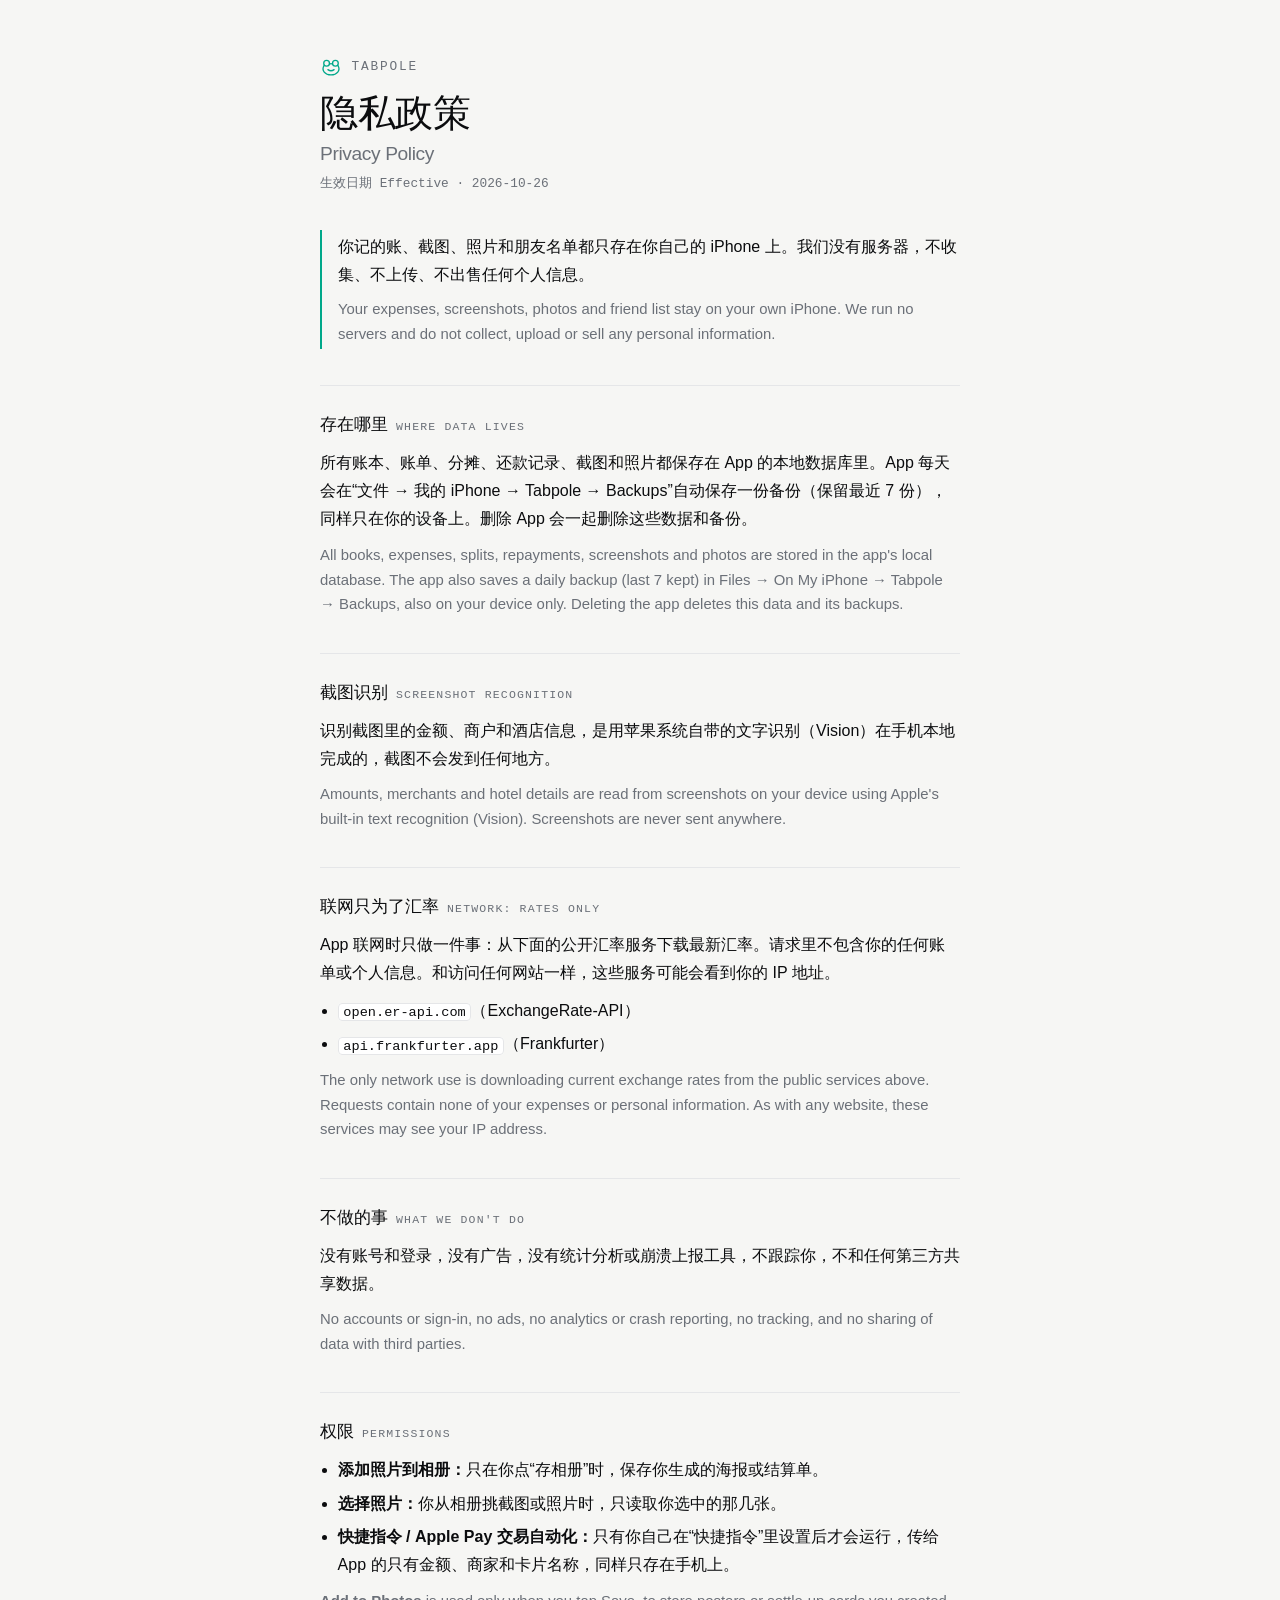
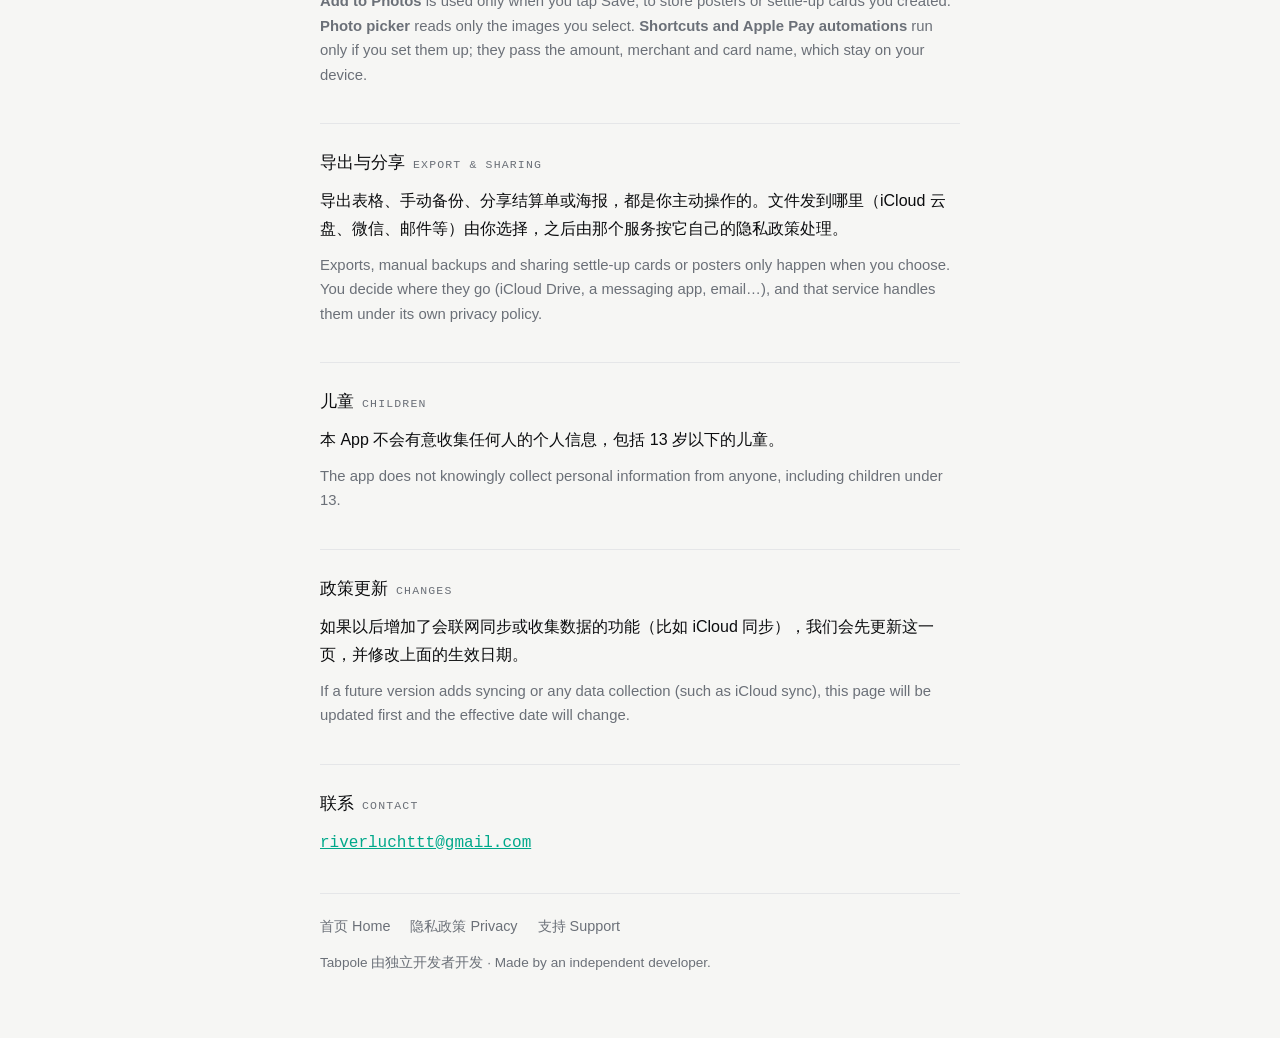
==== privacy/index.html @ 7b39a255 "Tabpole site: home, privacy policy, support Co-Authored-By: Claude Opus 5.5 <noreply@anthropic.com> " ====
<!doctype html>
<html lang="zh-Hans">
<head>
<meta charset="utf-8">
<meta name="viewport" content="width=device-width,initial-scale=1,viewport-fit=cover">
<title>Tabpole 隐私政策 · Privacy Policy</title>
<link rel="stylesheet" href="../style.css">
</head>
<body>
<div class="wrap">
<header>
<a class="brand" href="../"><svg viewBox="0 0 100 100" fill="none" stroke="var(--accent)" stroke-width="6" stroke-linecap="round" aria-hidden="true"><circle cx="30" cy="33" r="13"/><circle cx="70" cy="33" r="13"/><path d="M19 42 C4 66 24 86 50 86 C76 86 96 66 81 42"/><path d="M43 37 Q50 33 57 37"/><path d="M36 62 Q50 72 64 62"/></svg>Tabpole</a>
<h1>隐私政策<span>Privacy Policy</span></h1>
<p class="meta">生效日期 Effective · 2026-10-26</p>
</header>
<div class="summary">
<p>你记的账、截图、照片和朋友名单都只存在你自己的 iPhone 上。我们没有服务器，不收集、不上传、不出售任何个人信息。</p>
<p class="en">Your expenses, screenshots, photos and friend list stay on your own iPhone. We run no servers and do not collect, upload or sell any personal information.</p>
</div>
<section>
<h2>存在哪里<small>Where data lives</small></h2>
<p>所有账本、账单、分摊、还款记录、截图和照片都保存在 App 的本地数据库里。App 每天会在“文件 → 我的 iPhone → Tabpole → Backups”自动保存一份备份（保留最近 7 份），同样只在你的设备上。删除 App 会一起删除这些数据和备份。</p>
<p class="en">All books, expenses, splits, repayments, screenshots and photos are stored in the app's local database. The app also saves a daily backup (last 7 kept) in Files → On My iPhone → Tabpole → Backups, also on your device only. Deleting the app deletes this data and its backups.</p>
</section>
<section>
<h2>截图识别<small>Screenshot recognition</small></h2>
<p>识别截图里的金额、商户和酒店信息，是用苹果系统自带的文字识别（Vision）在手机本地完成的，截图不会发到任何地方。</p>
<p class="en">Amounts, merchants and hotel details are read from screenshots on your device using Apple's built-in text recognition (Vision). Screenshots are never sent anywhere.</p>
</section>
<section>
<h2>联网只为了汇率<small>Network: rates only</small></h2>
<p>App 联网时只做一件事：从下面的公开汇率服务下载最新汇率。请求里不包含你的任何账单或个人信息。和访问任何网站一样，这些服务可能会看到你的 IP 地址。</p>
<ul>
<li><code>open.er-api.com</code>（ExchangeRate-API）</li>
<li><code>api.frankfurter.app</code>（Frankfurter）</li>
</ul>
<p class="en">The only network use is downloading current exchange rates from the public services above. Requests contain none of your expenses or personal information. As with any website, these services may see your IP address.</p>
</section>
<section>
<h2>不做的事<small>What we don't do</small></h2>
<p>没有账号和登录，没有广告，没有统计分析或崩溃上报工具，不跟踪你，不和任何第三方共享数据。</p>
<p class="en">No accounts or sign-in, no ads, no analytics or crash reporting, no tracking, and no sharing of data with third parties.</p>
</section>
<section>
<h2>权限<small>Permissions</small></h2>
<ul>
<li><strong>添加照片到相册：</strong>只在你点“存相册”时，保存你生成的海报或结算单。</li>
<li><strong>选择照片：</strong>你从相册挑截图或照片时，只读取你选中的那几张。</li>
<li><strong>快捷指令 / Apple Pay 交易自动化：</strong>只有你自己在“快捷指令”里设置后才会运行，传给 App 的只有金额、商家和卡片名称，同样只存在手机上。</li>
</ul>
<p class="en"><strong>Add to Photos</strong> is used only when you tap Save, to store posters or settle-up cards you created. <strong>Photo picker</strong> reads only the images you select. <strong>Shortcuts and Apple Pay automations</strong> run only if you set them up; they pass the amount, merchant and card name, which stay on your device.</p>
</section>
<section>
<h2>导出与分享<small>Export &amp; sharing</small></h2>
<p>导出表格、手动备份、分享结算单或海报，都是你主动操作的。文件发到哪里（iCloud 云盘、微信、邮件等）由你选择，之后由那个服务按它自己的隐私政策处理。</p>
<p class="en">Exports, manual backups and sharing settle-up cards or posters only happen when you choose. You decide where they go (iCloud Drive, a messaging app, email…), and that service handles them under its own privacy policy.</p>
</section>
<section>
<h2>儿童<small>Children</small></h2>
<p>本 App 不会有意收集任何人的个人信息，包括 13 岁以下的儿童。</p>
<p class="en">The app does not knowingly collect personal information from anyone, including children under 13.</p>
</section>
<section>
<h2>政策更新<small>Changes</small></h2>
<p>如果以后增加了会联网同步或收集数据的功能（比如 iCloud 同步），我们会先更新这一页，并修改上面的生效日期。</p>
<p class="en">If a future version adds syncing or any data collection (such as iCloud sync), this page will be updated first and the effective date will change.</p>
</section>
<section>
<h2>联系<small>Contact</small></h2>
<p><a class="email" href="mailto:riverluchttt@gmail.com?subject=Tabpole">riverluchttt@gmail.com</a></p>
</section>
<footer>
<nav><a href="../">首页 Home</a><a href="../privacy/">隐私政策 Privacy</a><a href="../support/">支持 Support</a></nav>
<span>Tabpole 由独立开发者开发 · Made by an independent developer.</span>
</footer>
</div>
</body>
</html>
---- style.css ----
:root{--bg:#F6F6F4;--surface:#FFF;--fg:#0B0C0E;--muted:#6B7078;--line:#E5E6E8;--accent:#00A88A;color-scheme:light}
@media (prefers-color-scheme:dark){:root{--bg:#050607;--surface:#0C0E11;--fg:#F2F4F6;--muted:#7D838C;--line:#1C1F24;--accent:#3BF5C8;color-scheme:dark}}
*{box-sizing:border-box}
body{margin:0;background:var(--bg);color:var(--fg);font:16px/1.75 -apple-system,BlinkMacSystemFont,"PingFang SC","Hiragino Sans","Apple SD Gothic Neo","Helvetica Neue",sans-serif;-webkit-text-size-adjust:100%}
.wrap{max-width:42rem;margin:0 auto;padding:3.5rem max(16px,env(safe-area-inset-right)) 4rem max(16px,env(safe-area-inset-left));display:flex;flex-direction:column;gap:2.25rem}
a{color:var(--accent)}
.brand{display:flex;align-items:center;gap:.6rem;font:500 .8rem/1 ui-monospace,"SF Mono",Menlo,monospace;letter-spacing:.14em;text-transform:uppercase;color:var(--muted);text-decoration:none}
.brand svg{width:22px;height:22px}
h1{font-size:clamp(1.8rem,6vw,2.4rem);font-weight:500;line-height:1.2;margin:.75rem 0 0;letter-spacing:-.01em}
h1 span{display:block;font-size:.5em;color:var(--muted);margin-top:.4rem}
.meta{margin:.5rem 0 0;color:var(--muted);font:.8rem/1.6 ui-monospace,"SF Mono",Menlo,monospace}
.summary{border-left:2px solid var(--accent);padding:.2rem 0 .2rem 1rem;display:flex;flex-direction:column;gap:.5rem}
.summary p,section p{margin:0}
section{display:flex;flex-direction:column;gap:.6rem;border-top:.5px solid var(--line);padding-top:1.5rem}
h2{font-size:1.05rem;font-weight:500;margin:0}
h2 small{font:400 .72rem/1 ui-monospace,"SF Mono",Menlo,monospace;letter-spacing:.1em;text-transform:uppercase;color:var(--muted);margin-left:.5rem}
.en{color:var(--muted);font-size:.93rem;line-height:1.65}
ul{margin:0;padding-left:1.1rem;display:flex;flex-direction:column;gap:.35rem}
code{font:.85em ui-monospace,"SF Mono",Menlo,monospace;background:var(--surface);border:.5px solid var(--line);border-radius:4px;padding:.05em .35em}
.btn{display:inline-block;font-size:.95rem;color:var(--bg);background:var(--fg);border-radius:999px;padding:.55rem 1.2rem;text-decoration:none}
.email{font-family:ui-monospace,"SF Mono",Menlo,monospace;word-break:break-all}
nav{display:flex;gap:1.25rem;font-size:.9rem}
nav a{color:var(--muted);text-decoration:none}
nav a:hover{color:var(--fg)}
footer{color:var(--muted);font-size:.85rem;border-top:.5px solid var(--line);padding-top:1.25rem;display:flex;flex-direction:column;gap:.75rem}
.tag{font-size:clamp(2.2rem,9vw,3.4rem);font-weight:500;line-height:1.1;letter-spacing:-.02em;margin:1.5rem 0 0}
.tag span{color:var(--accent)}
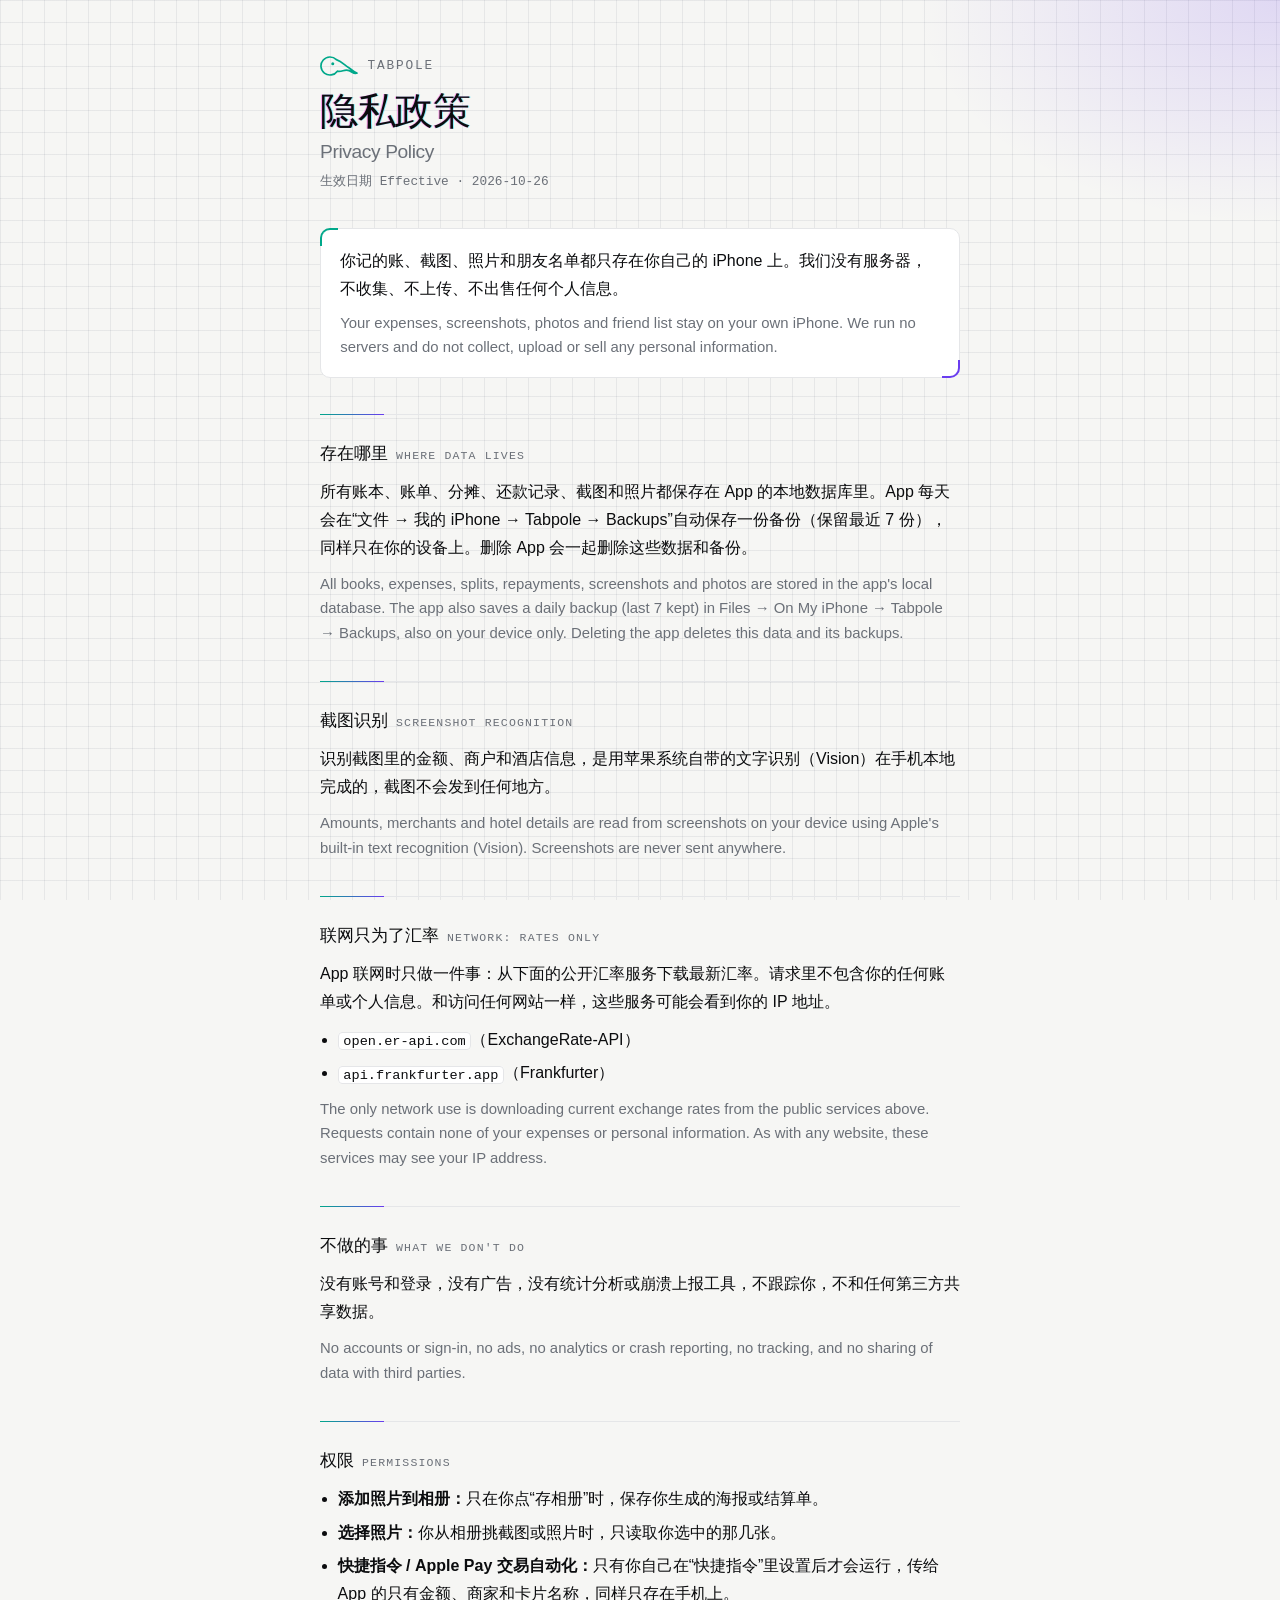
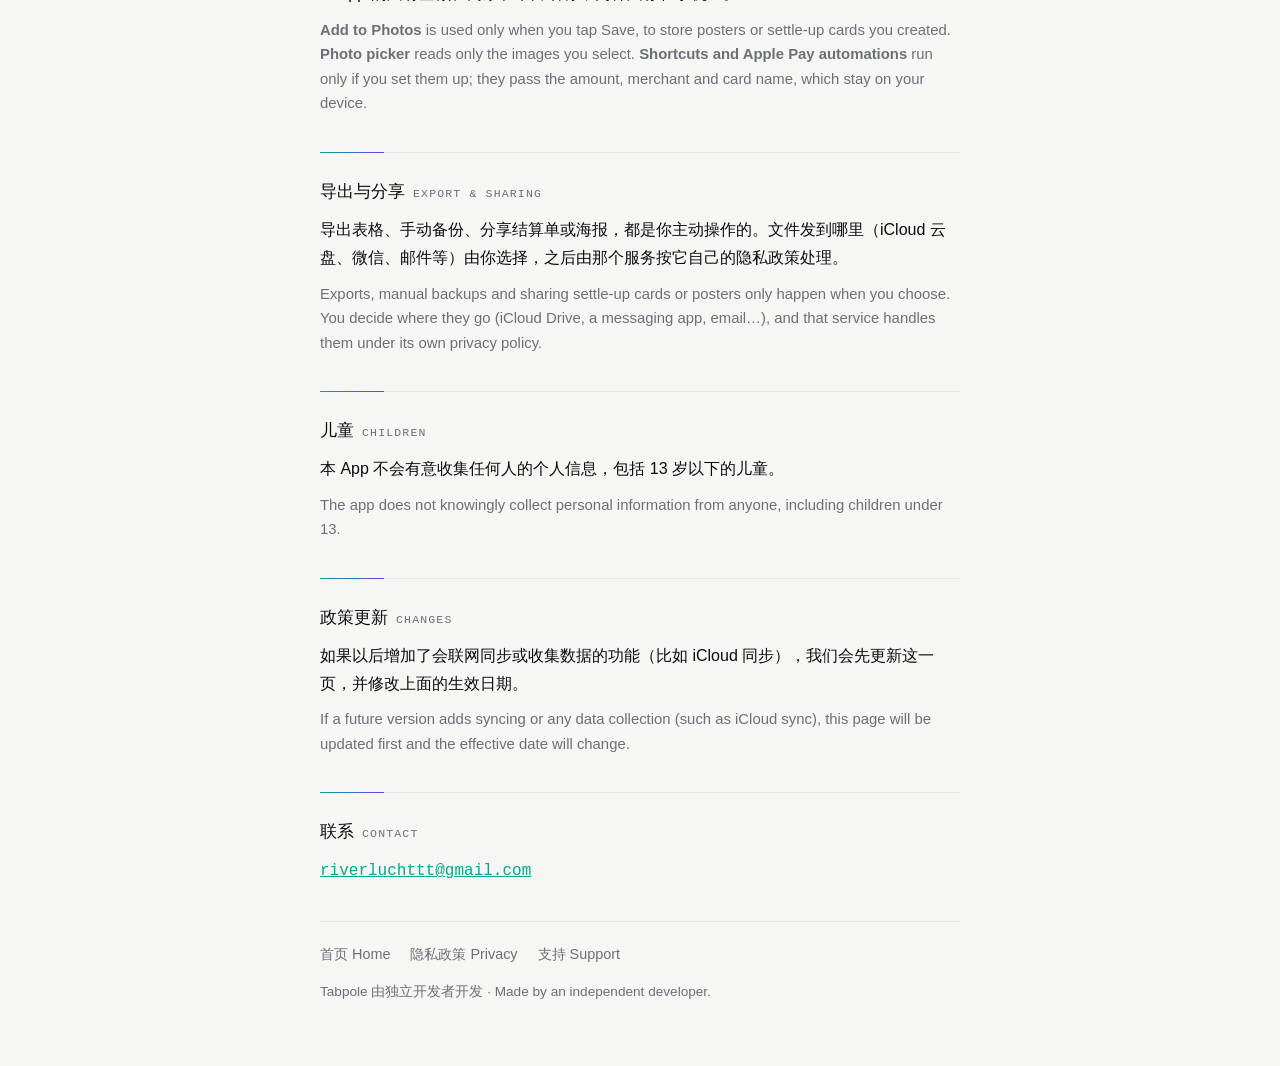
==== commit fc2c0991: "New look: notebook grid, mint-violet accent, tadpole logo Co-Authored-By: Claude Opus 5.5 <noreply@a" ====
--- a/privacy/index.html
+++ b/privacy/index.html
@@ -9,7 +9,7 @@
 <body>
 <div class="wrap">
 <header>
-<a class="brand" href="../"><svg viewBox="0 0 100 100" fill="none" stroke="var(--accent)" stroke-width="6" stroke-linecap="round" aria-hidden="true"><circle cx="30" cy="33" r="13"/><circle cx="70" cy="33" r="13"/><path d="M19 42 C4 66 24 86 50 86 C76 86 96 66 81 42"/><path d="M43 37 Q50 33 57 37"/><path d="M36 62 Q50 72 64 62"/></svg>Tabpole</a>
+<a class="brand" href="../"><svg viewBox="200 270 760 400" fill="none" stroke="var(--accent)" stroke-width="34" stroke-linejoin="round" aria-hidden="true"><path d="M 527 343 A 180 180 0 1 0 547 573 C 640 600, 690 520, 785 562 C 845 590, 885 640, 940 612 C 880 600, 835 540, 770 500 C 690 452, 640 380, 527 343 Z"/><circle cx="455" cy="425" r="30" fill="var(--accent)" stroke="none"/></svg>Tabpole</a>
 <h1>隐私政策<span>Privacy Policy</span></h1>
 <p class="meta">生效日期 Effective · 2026-10-26</p>
 </header>
--- a/style.css
+++ b/style.css
@@ -1,15 +1,18 @@
-:root{--bg:#F6F6F4;--surface:#FFF;--fg:#0B0C0E;--muted:#6B7078;--line:#E5E6E8;--accent:#00A88A;color-scheme:light}
-@media (prefers-color-scheme:dark){:root{--bg:#050607;--surface:#0C0E11;--fg:#F2F4F6;--muted:#7D838C;--line:#1C1F24;--accent:#3BF5C8;color-scheme:dark}}
+:root{--bg:#F6F6F4;--surface:#FFF;--fg:#0B0C0E;--muted:#6B7078;--line:#E5E6E8;--accent:#00A88A;--accent2:#6A3DF0;--grid:rgba(20,30,60,.07);--onaccent:#FFF;color-scheme:light}
+@media (prefers-color-scheme:dark){:root{--bg:#050607;--surface:#0C0E11;--fg:#F2F4F6;--muted:#7D838C;--line:#1C1F24;--accent:#3BF5C8;--accent2:#8A5CFF;--grid:rgba(255,255,255,.05);--onaccent:#07070D;color-scheme:dark}}
 *{box-sizing:border-box}
-body{margin:0;background:var(--bg);color:var(--fg);font:16px/1.75 -apple-system,BlinkMacSystemFont,"PingFang SC","Hiragino Sans","Apple SD Gothic Neo","Helvetica Neue",sans-serif;-webkit-text-size-adjust:100%}
+body{margin:0;background:radial-gradient(520px 320px at 100% 0,color-mix(in srgb,var(--accent2) 16%,transparent),transparent 70%),linear-gradient(var(--grid) 1px,transparent 1px) 0 0/22px 22px,linear-gradient(90deg,var(--grid) 1px,transparent 1px) 0 0/22px 22px,var(--bg);background-attachment:fixed;color:var(--fg);font:16px/1.75 -apple-system,BlinkMacSystemFont,"PingFang SC","Hiragino Sans","Apple SD Gothic Neo","Helvetica Neue",sans-serif;-webkit-text-size-adjust:100%}
 .wrap{max-width:42rem;margin:0 auto;padding:3.5rem max(16px,env(safe-area-inset-right)) 4rem max(16px,env(safe-area-inset-left));display:flex;flex-direction:column;gap:2.25rem}
 a{color:var(--accent)}
 .brand{display:flex;align-items:center;gap:.6rem;font:500 .8rem/1 ui-monospace,"SF Mono",Menlo,monospace;letter-spacing:.14em;text-transform:uppercase;color:var(--muted);text-decoration:none}
-.brand svg{width:22px;height:22px}
-h1{font-size:clamp(1.8rem,6vw,2.4rem);font-weight:500;line-height:1.2;margin:.75rem 0 0;letter-spacing:-.01em}
+.brand svg{width:38px;height:20px}
+h1{font-size:clamp(1.8rem,6vw,2.4rem);font-weight:500;line-height:1.2;margin:.75rem 0 0;letter-spacing:-.01em;text-shadow:-1px 0 rgba(255,43,214,.45),1px 0 rgba(0,229,255,.45)}
 h1 span{display:block;font-size:.5em;color:var(--muted);margin-top:.4rem}
 .meta{margin:.5rem 0 0;color:var(--muted);font:.8rem/1.6 ui-monospace,"SF Mono",Menlo,monospace}
-.summary{border-left:2px solid var(--accent);padding:.2rem 0 .2rem 1rem;display:flex;flex-direction:column;gap:.5rem}
+.summary{position:relative;background:var(--surface);border:.5px solid var(--line);border-radius:10px;padding:1.1rem 1.2rem;display:flex;flex-direction:column;gap:.5rem}
+.summary:before,.summary:after{content:"";position:absolute;width:16px;height:16px}
+.summary:before{left:-1px;top:-1px;border-left:2px solid var(--accent);border-top:2px solid var(--accent);border-top-left-radius:10px}
+.summary:after{right:-1px;bottom:-1px;border-right:2px solid var(--accent2);border-bottom:2px solid var(--accent2);border-bottom-right-radius:10px}
 .summary p,section p{margin:0}
 section{display:flex;flex-direction:column;gap:.6rem;border-top:.5px solid var(--line);padding-top:1.5rem}
 h2{font-size:1.05rem;font-weight:500;margin:0}
@@ -17,11 +20,15 @@
 .en{color:var(--muted);font-size:.93rem;line-height:1.65}
 ul{margin:0;padding-left:1.1rem;display:flex;flex-direction:column;gap:.35rem}
 code{font:.85em ui-monospace,"SF Mono",Menlo,monospace;background:var(--surface);border:.5px solid var(--line);border-radius:4px;padding:.05em .35em}
-.btn{display:inline-block;font-size:.95rem;color:var(--bg);background:var(--fg);border-radius:999px;padding:.55rem 1.2rem;text-decoration:none}
+.btn{display:inline-block;font-size:.95rem;font-weight:600;color:var(--onaccent);background:linear-gradient(90deg,var(--accent),var(--accent2));border-radius:8px;padding:.6rem 1.2rem;text-decoration:none;box-shadow:-2px 0 0 rgba(255,43,214,.55),2px 0 0 rgba(0,229,255,.55)}
 .email{font-family:ui-monospace,"SF Mono",Menlo,monospace;word-break:break-all}
 nav{display:flex;gap:1.25rem;font-size:.9rem}
 nav a{color:var(--muted);text-decoration:none}
 nav a:hover{color:var(--fg)}
 footer{color:var(--muted);font-size:.85rem;border-top:.5px solid var(--line);padding-top:1.25rem;display:flex;flex-direction:column;gap:.75rem}
 .tag{font-size:clamp(2.2rem,9vw,3.4rem);font-weight:500;line-height:1.1;letter-spacing:-.02em;margin:1.5rem 0 0}
-.tag span{color:var(--accent)}
+.tag span{background:linear-gradient(90deg,var(--accent),var(--accent2));-webkit-background-clip:text;background-clip:text;color:transparent}
+.tag{text-shadow:none}
+section{position:relative}
+section:before{content:"";position:absolute;top:-1px;left:0;width:64px;height:1px;background:linear-gradient(90deg,var(--accent),var(--accent2))}
+h1 span{text-shadow:none}
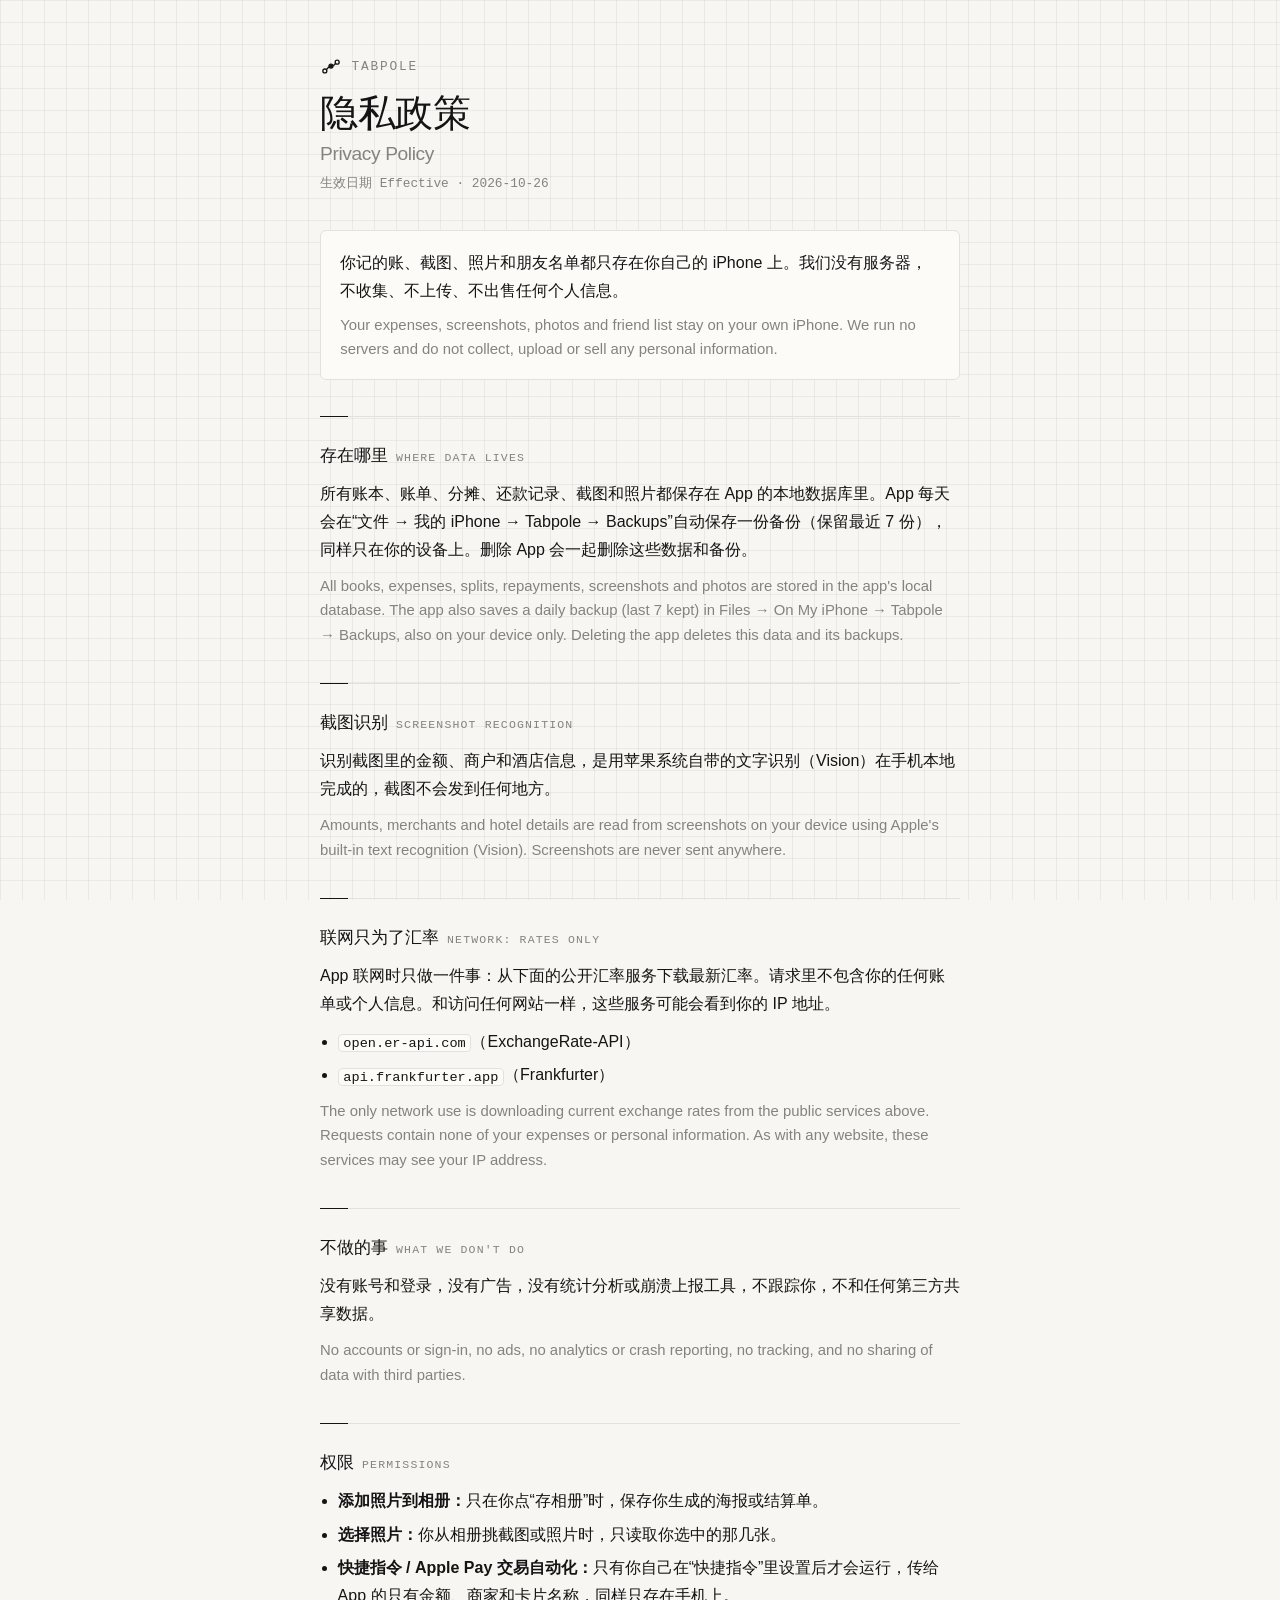
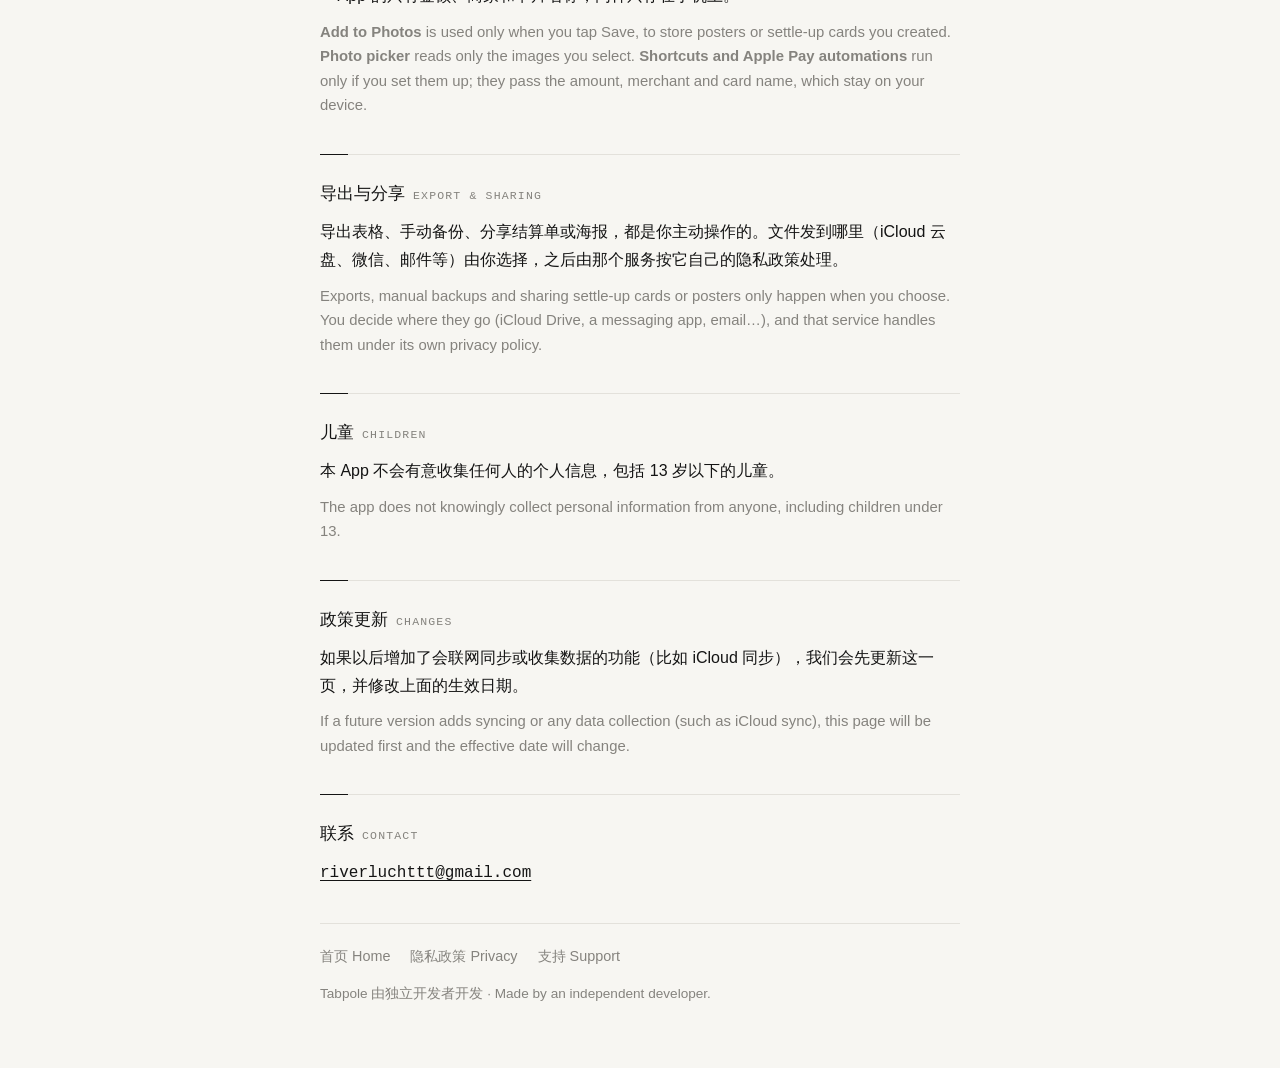
==== commit ca5540d4: "Monochrome Japanese-minimal style and new three-stop route logo Co-Authored-By: Claude Opus 5.5 <nor" ====
--- a/privacy/index.html
+++ b/privacy/index.html
@@ -9,7 +9,7 @@
 <body>
 <div class="wrap">
 <header>
-<a class="brand" href="../"><svg viewBox="200 270 760 400" fill="none" stroke="var(--accent)" stroke-width="34" stroke-linejoin="round" aria-hidden="true"><path d="M 527 343 A 180 180 0 1 0 547 573 C 640 600, 690 520, 785 562 C 845 590, 885 640, 940 612 C 880 600, 835 540, 770 500 C 690 452, 640 380, 527 343 Z"/><circle cx="455" cy="425" r="30" fill="var(--accent)" stroke="none"/></svg>Tabpole</a>
+<a class="brand" href="../"><svg viewBox="0 0 100 100" fill="none" stroke="currentColor" stroke-width="6" stroke-linecap="round" aria-hidden="true" style="color:var(--fg)"><path d="M29.5 61.5C34 56 38 52 41.6 49.4"/><path d="M58.6 44.2C63 43 66.5 40 70.6 33.6"/><circle cx="22" cy="68" r="9"/><circle cx="50" cy="46" r="9" fill="currentColor"/><circle cx="78" cy="28" r="9"/></svg>Tabpole</a>
 <h1>隐私政策<span>Privacy Policy</span></h1>
 <p class="meta">生效日期 Effective · 2026-10-26</p>
 </header>
--- a/style.css
+++ b/style.css
@@ -1,18 +1,15 @@
-:root{--bg:#F6F6F4;--surface:#FFF;--fg:#0B0C0E;--muted:#6B7078;--line:#E5E6E8;--accent:#00A88A;--accent2:#6A3DF0;--grid:rgba(20,30,60,.07);--onaccent:#FFF;color-scheme:light}
-@media (prefers-color-scheme:dark){:root{--bg:#050607;--surface:#0C0E11;--fg:#F2F4F6;--muted:#7D838C;--line:#1C1F24;--accent:#3BF5C8;--accent2:#8A5CFF;--grid:rgba(255,255,255,.05);--onaccent:#07070D;color-scheme:dark}}
+:root{--bg:#F7F6F2;--surface:#FCFBF8;--fg:#141414;--muted:#85837E;--line:#E3E1DB;--accent:#141414;--accent2:#85837E;--grid:rgba(20,20,20,.06);--onaccent:#F7F6F2;color-scheme:light}
+@media (prefers-color-scheme:dark){:root{--bg:#111111;--surface:#171717;--fg:#EDEDEA;--muted:#8A8985;--line:#2A2A29;--accent:#EDEDEA;--accent2:#8A8985;--grid:rgba(255,255,255,.06);--onaccent:#111111;color-scheme:dark}}
 *{box-sizing:border-box}
-body{margin:0;background:radial-gradient(520px 320px at 100% 0,color-mix(in srgb,var(--accent2) 16%,transparent),transparent 70%),linear-gradient(var(--grid) 1px,transparent 1px) 0 0/22px 22px,linear-gradient(90deg,var(--grid) 1px,transparent 1px) 0 0/22px 22px,var(--bg);background-attachment:fixed;color:var(--fg);font:16px/1.75 -apple-system,BlinkMacSystemFont,"PingFang SC","Hiragino Sans","Apple SD Gothic Neo","Helvetica Neue",sans-serif;-webkit-text-size-adjust:100%}
+body{margin:0;background:linear-gradient(var(--grid) 1px,transparent 1px) 0 0/22px 22px,linear-gradient(90deg,var(--grid) 1px,transparent 1px) 0 0/22px 22px,var(--bg);background-attachment:fixed;color:var(--fg);font:16px/1.75 -apple-system,BlinkMacSystemFont,"PingFang SC","Hiragino Sans","Apple SD Gothic Neo","Helvetica Neue",sans-serif;-webkit-text-size-adjust:100%}
 .wrap{max-width:42rem;margin:0 auto;padding:3.5rem max(16px,env(safe-area-inset-right)) 4rem max(16px,env(safe-area-inset-left));display:flex;flex-direction:column;gap:2.25rem}
-a{color:var(--accent)}
+a{color:var(--fg);text-underline-offset:3px}
 .brand{display:flex;align-items:center;gap:.6rem;font:500 .8rem/1 ui-monospace,"SF Mono",Menlo,monospace;letter-spacing:.14em;text-transform:uppercase;color:var(--muted);text-decoration:none}
-.brand svg{width:38px;height:20px}
-h1{font-size:clamp(1.8rem,6vw,2.4rem);font-weight:500;line-height:1.2;margin:.75rem 0 0;letter-spacing:-.01em;text-shadow:-1px 0 rgba(255,43,214,.45),1px 0 rgba(0,229,255,.45)}
+.brand svg{width:22px;height:22px}
+h1{font-size:clamp(1.8rem,6vw,2.4rem);font-weight:500;line-height:1.2;margin:.75rem 0 0;letter-spacing:-.01em}
 h1 span{display:block;font-size:.5em;color:var(--muted);margin-top:.4rem}
 .meta{margin:.5rem 0 0;color:var(--muted);font:.8rem/1.6 ui-monospace,"SF Mono",Menlo,monospace}
-.summary{position:relative;background:var(--surface);border:.5px solid var(--line);border-radius:10px;padding:1.1rem 1.2rem;display:flex;flex-direction:column;gap:.5rem}
-.summary:before,.summary:after{content:"";position:absolute;width:16px;height:16px}
-.summary:before{left:-1px;top:-1px;border-left:2px solid var(--accent);border-top:2px solid var(--accent);border-top-left-radius:10px}
-.summary:after{right:-1px;bottom:-1px;border-right:2px solid var(--accent2);border-bottom:2px solid var(--accent2);border-bottom-right-radius:10px}
+.summary{position:relative;background:var(--surface);border:.5px solid var(--line);border-radius:6px;padding:1.1rem 1.2rem;display:flex;flex-direction:column;gap:.5rem}
 .summary p,section p{margin:0}
 section{display:flex;flex-direction:column;gap:.6rem;border-top:.5px solid var(--line);padding-top:1.5rem}
 h2{font-size:1.05rem;font-weight:500;margin:0}
@@ -20,15 +17,15 @@
 .en{color:var(--muted);font-size:.93rem;line-height:1.65}
 ul{margin:0;padding-left:1.1rem;display:flex;flex-direction:column;gap:.35rem}
 code{font:.85em ui-monospace,"SF Mono",Menlo,monospace;background:var(--surface);border:.5px solid var(--line);border-radius:4px;padding:.05em .35em}
-.btn{display:inline-block;font-size:.95rem;font-weight:600;color:var(--onaccent);background:linear-gradient(90deg,var(--accent),var(--accent2));border-radius:8px;padding:.6rem 1.2rem;text-decoration:none;box-shadow:-2px 0 0 rgba(255,43,214,.55),2px 0 0 rgba(0,229,255,.55)}
+.btn{display:inline-block;font-size:.95rem;font-weight:600;color:var(--onaccent);background:var(--accent);border-radius:6px;padding:.6rem 1.2rem;text-decoration:none}
 .email{font-family:ui-monospace,"SF Mono",Menlo,monospace;word-break:break-all}
 nav{display:flex;gap:1.25rem;font-size:.9rem}
 nav a{color:var(--muted);text-decoration:none}
 nav a:hover{color:var(--fg)}
 footer{color:var(--muted);font-size:.85rem;border-top:.5px solid var(--line);padding-top:1.25rem;display:flex;flex-direction:column;gap:.75rem}
 .tag{font-size:clamp(2.2rem,9vw,3.4rem);font-weight:500;line-height:1.1;letter-spacing:-.02em;margin:1.5rem 0 0}
-.tag span{background:linear-gradient(90deg,var(--accent),var(--accent2));-webkit-background-clip:text;background-clip:text;color:transparent}
+.tag span{color:var(--muted)}
 .tag{text-shadow:none}
 section{position:relative}
-section:before{content:"";position:absolute;top:-1px;left:0;width:64px;height:1px;background:linear-gradient(90deg,var(--accent),var(--accent2))}
+section:before{content:"";position:absolute;top:-1px;left:0;width:28px;height:1px;background:var(--fg)}
 h1 span{text-shadow:none}
